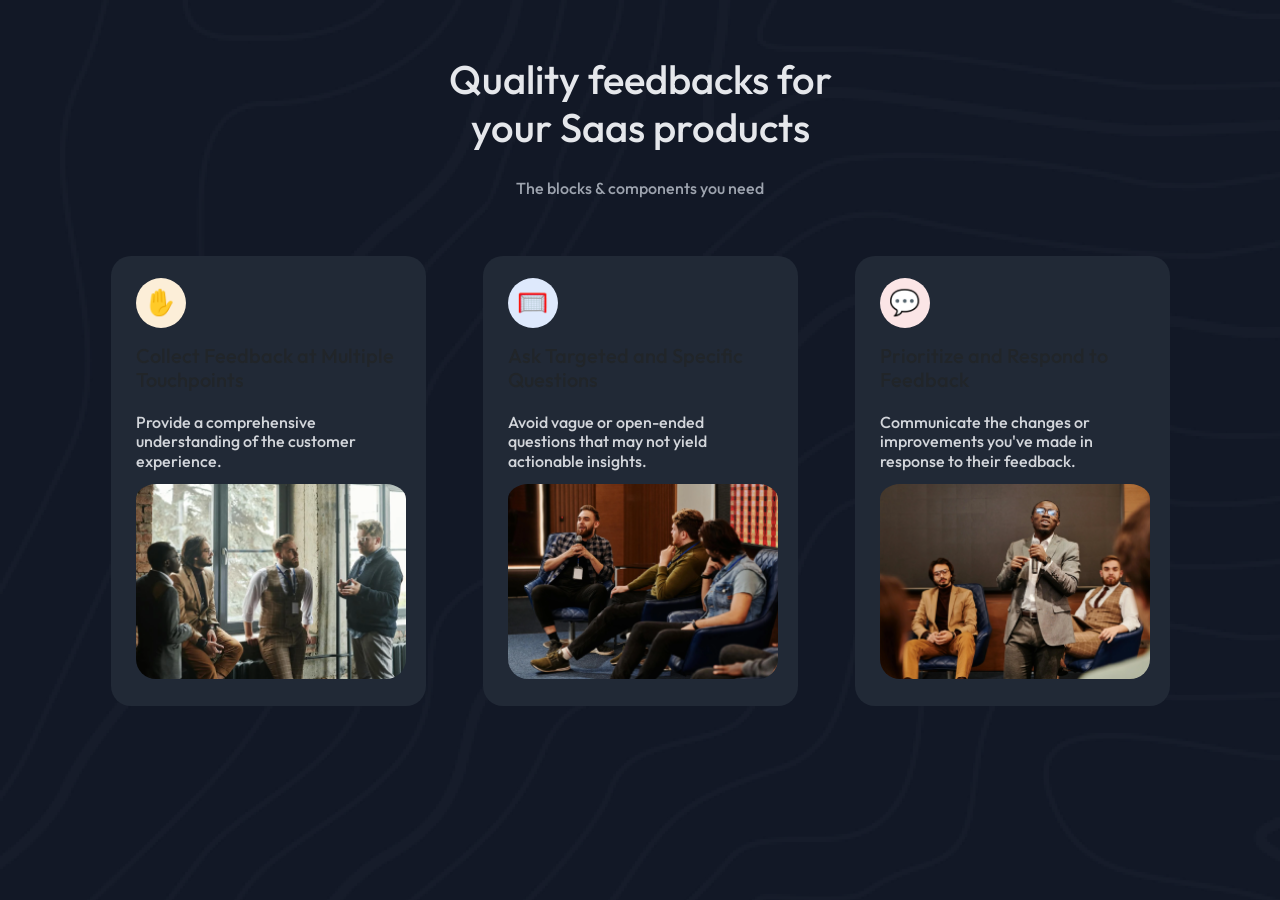
==== index.html @ f319e0d0 "Добавлен index.html" ====
<!DOCTYPE html>
<html lang="ru">
<head>
	<meta charset="UTF-8">
	<link rel="preconnect" href="https://fonts.googleapis.com">
	<link rel="preconnect" href="https://fonts.gstatic.com" crossorigin>
	<link href="https://fonts.googleapis.com/css2?family=Outfit:wght@100..900&display=swap" rel="stylesheet">
	<meta name="viewport" content="width=device-width, initial-scale=1.0">
	<link rel="stylesheet" href="v.css">
	<link href="https://cdn.jsdelivr.net/npm/bootstrap@5.0.2/dist/css/bootstrap.min.css" rel="stylesheet" integrity="sha384-EVSTQN3/azprG1Anm3QDgpJLIm9Nao0Yz1ztcQTwFspd3yD65VohhpuuCOmLASjC" crossorigin="anonymous">
	<title></title>
</head>
<!-- C:/Users/Антон/Downloads/ -->
<body class="body">
<script src="https://cdn.jsdelivr.net/npm/bootstrap@5.0.2/dist/js/bootstrap.bundle.min.js" integrity="sha384-MrcW6ZMFYlzcLA8Nl+NtUVF0sA7MsXsP1UyJoMp4YLEuNSfAP+JcXn/tWtIaxVXM" crossorigin="anonymous"></script>
	<div class="container">
		<div class="paragraph">
			<h1 class="text">Quality feedbacks for <br> your Saas products</h1>
			<h6 class="text">The blocks & components you need</h6>
		</div>
			<div class="all_box">
				<div class="box box_1">
					<div class="content">
						<p class="smile smile_1">✋</p>
						<h5>Collect Feedback at Multiple Touchpoints</h5>
						<h6 class="content_text">Provide a comprehensive understanding of the customer experience.</h6>
						<img src="img/photo_2.png" alt="Люди">
					</div>
				</div>
				<div class="box box_2">
					<div class="content">
						<p class="smile smile_2">🥅</p>
						<h5>Ask Targeted and Specific Questions</h5>
						<h6 class="content_text">Avoid vague or open-ended questions that may not yield actionable insights.</h6>
						<img src="img/photo_1.png" alt="Люди">
					</div>
				</div>
				<div class="box box_3">
					<div class="content">
						<p class="smile smile_3">💬</p>
						<h5>Prioritize and Respond to Feedback</h5>
						<h6 class="content_text">Communicate the changes or improvements you've made in response to their feedback.</h6>
						<img src="img/photo_3.png" alt="Люди">
					</div>
				</div>
			</div>
	</div>
</body>
</html>
---- v.css ----
.text{
	text-align: center;
}
.body {
	background-color: #121826;
	background-image: url("img/Background_image@3x.png");
}
.paragraph{
	display: flex;
	flex-direction: column;
	justify-content: center;
}
h1.text  {
	margin-top: 55px;
	color: #e5e7eb;
	font-family: "Outfit", sans-serif;
  font-optical-sizing: auto;
  font-weight: <weight>;
  font-style: normal;
	font-size: 40px;
}
h6.text {
	color: #9DA3AE;
  font-family: "Outfit", sans-serif;
  font-optical-sizing: auto;
  font-weight: <weight>;
  font-style: normal;
	padding-top: 20px;
}
.box {
	display: inline-block;
	height: 450px;
	width: 315px;
	background-color: #212936;
	margin-top: 50px;
	border-radius: 20px;
}
.all_box {
	display: flex;
	flex-wrap: wrap;
	justify-content: space-around;
}
.content {
	margin: 22px 25px;
}
.smile {
	display: flex; 
	justify-content: center; 
	align-items: center;
	width: 50px;
	height: 50px;
	border-radius: 100%;
	font-size: 25px;
}
.smile_1 {
	background-color: #FCEED8;
	}
.smile_2 {
	background-color: #DEE9FC;
}
.smile_3 {
	background-color: #FBE5E6;	
}
h5 {
	color: #e5e7eb;
	font-family: "Outfit", sans-serif;
  font-optical-sizing: auto;
  font-weight: <weight>;
  font-style: normal;
	font-size: 40px;
}
.content_text {
	color: #d2d5da;
	padding-top: 13px;
	font-family: "Outfit", sans-serif;
  font-optical-sizing: auto;
  font-weight: <weight>;
  font-style: normal;
}
img {
	border-radius: 20px;
	padding-top: 5px;
	width: 270px;
	height: 200px;
}
@media (max-width: 1024) {
	.all_box {
		align-items: center;
	}
}
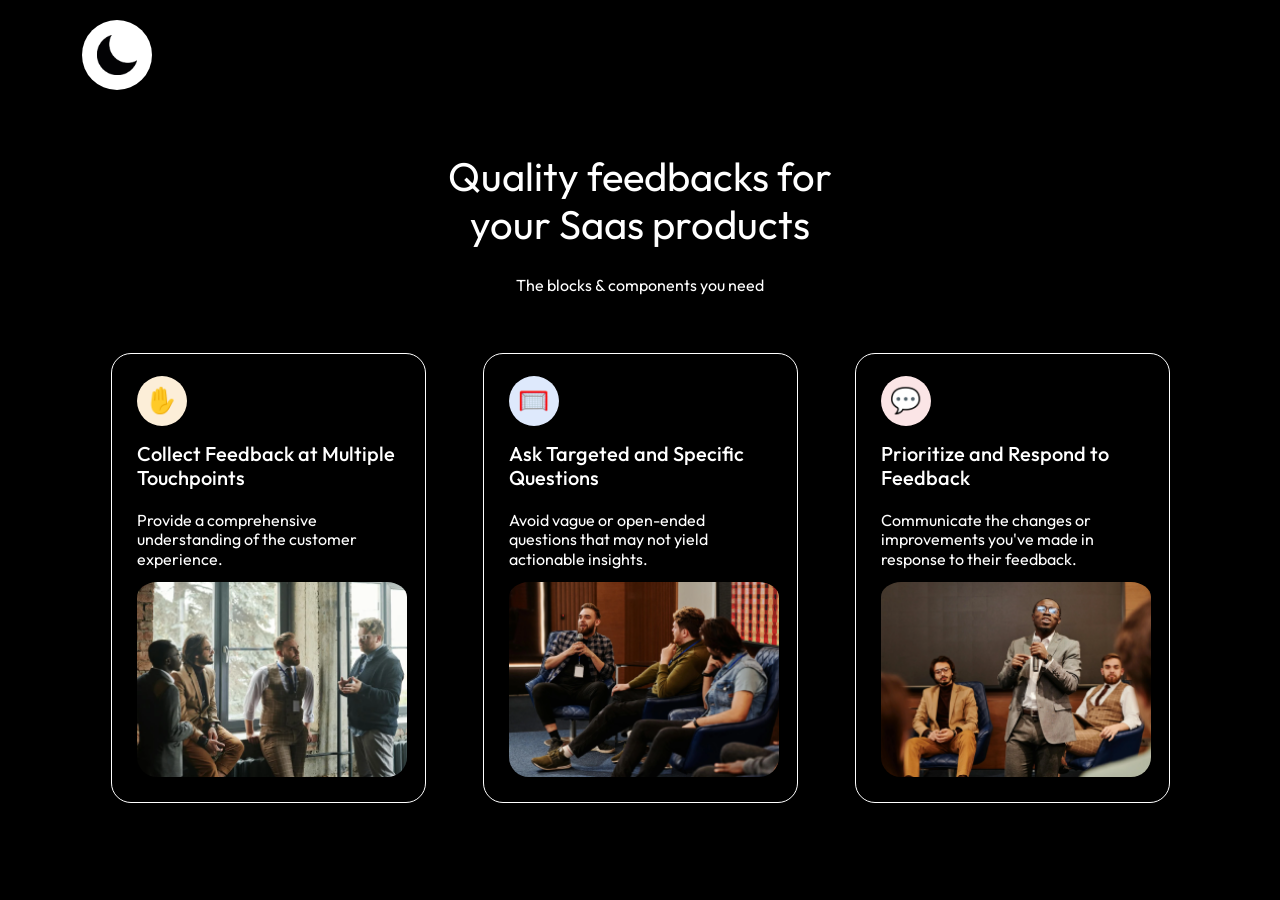
==== commit 5689ab96: "Загрузка сайта" ====
--- a/index.html
+++ b/index.html
@@ -10,10 +10,15 @@
 	<link href="https://cdn.jsdelivr.net/npm/bootstrap@5.0.2/dist/css/bootstrap.min.css" rel="stylesheet" integrity="sha384-EVSTQN3/azprG1Anm3QDgpJLIm9Nao0Yz1ztcQTwFspd3yD65VohhpuuCOmLASjC" crossorigin="anonymous">
 	<title></title>
 </head>
-<!-- C:/Users/Антон/Downloads/ -->
 <body class="body">
 <script src="https://cdn.jsdelivr.net/npm/bootstrap@5.0.2/dist/js/bootstrap.bundle.min.js" integrity="sha384-MrcW6ZMFYlzcLA8Nl+NtUVF0sA7MsXsP1UyJoMp4YLEuNSfAP+JcXn/tWtIaxVXM" crossorigin="anonymous"></script>
 	<div class="container">
+		
+		<label>
+      <input type="checkbox" class="thema-control visually-hidden">
+      <span class="thema"></span>
+    </label>
+
 		<div class="paragraph">
 			<h1 class="text">Quality feedbacks for <br> your Saas products</h1>
 			<h6 class="text">The blocks & components you need</h6>
--- a/v.css
+++ b/v.css
@@ -1,90 +1,231 @@
-.text{
+.text {
 	text-align: center;
 }
-.body {
-	background-color: #121826;
-	background-image: url("img/Background_image@3x.png");
-}
-.paragraph{
+
+.container {
+	text-align: left;
+}
+.paragraph {
 	display: flex;
 	flex-direction: column;
 	justify-content: center;
 }
-h1.text  {
+
+h1.text {
 	margin-top: 55px;
-	color: #e5e7eb;
-	font-family: "Outfit", sans-serif;
-  font-optical-sizing: auto;
-  font-weight: <weight>;
-  font-style: normal;
+	font-family: "Outfit", sans-serif;
+	font-optical-sizing: auto;
+	font-weight: 400;
+	font-style: normal;
 	font-size: 40px;
 }
+
 h6.text {
-	color: #9DA3AE;
-  font-family: "Outfit", sans-serif;
-  font-optical-sizing: auto;
-  font-weight: <weight>;
-  font-style: normal;
+	font-family: "Outfit", sans-serif;
+	font-optical-sizing: auto;
+	font-weight: 400;
+	font-style: normal;
 	padding-top: 20px;
 }
-.box {
-	display: inline-block;
-	height: 450px;
-	width: 315px;
-	background-color: #212936;
-	margin-top: 50px;
-	border-radius: 20px;
-}
+
 .all_box {
 	display: flex;
 	flex-wrap: wrap;
 	justify-content: space-around;
 }
+
 .content {
 	margin: 22px 25px;
 }
+
 .smile {
-	display: flex; 
-	justify-content: center; 
+	display: flex;
+	justify-content: center;
 	align-items: center;
 	width: 50px;
 	height: 50px;
 	border-radius: 100%;
 	font-size: 25px;
 }
+
 .smile_1 {
 	background-color: #FCEED8;
-	}
+}
+
 .smile_2 {
 	background-color: #DEE9FC;
 }
+
 .smile_3 {
-	background-color: #FBE5E6;	
-}
+	background-color: #FBE5E6;
+}
+
 h5 {
-	color: #e5e7eb;
-	font-family: "Outfit", sans-serif;
-  font-optical-sizing: auto;
-  font-weight: <weight>;
-  font-style: normal;
+	font-family: "Outfit", sans-serif;
+	font-optical-sizing: auto;
+	font-weight: 400;
+	font-style: normal;
 	font-size: 40px;
 }
+
 .content_text {
-	color: #d2d5da;
 	padding-top: 13px;
 	font-family: "Outfit", sans-serif;
-  font-optical-sizing: auto;
-  font-weight: <weight>;
-  font-style: normal;
-}
+	font-optical-sizing: auto;
+	font-weight: 400;
+	font-style: normal;
+}
+
 img {
 	border-radius: 20px;
 	padding-top: 5px;
 	width: 270px;
 	height: 200px;
 }
+
 @media (max-width: 1024) {
 	.all_box {
 		align-items: center;
 	}
+}
+
+/* .container:has(.thema-control:checked) .box {
+  --white: #000;
+}
+.box {
+	--white: #fff;
+	display: inline-block;
+	height: 450px;
+	width: 315px;
+	border: 1px solid var(--white);
+	margin-top: 50px;
+	border-radius: 20px;
+}
+.visually-hidden {
+  clip: rect(0 0 0 0);
+  clip-path: inset(50%);
+  width: 1px;
+  height: 1px;
+  overflow: hidden;
+  position: absolute;
+  white-space: nowrap;
+}
+.thema {
+	width: 70px;
+	height: 70px;
+	background-color: white;
+	vertical-align: middle;
+	display: inline-block;
+	border-radius: 50%;
+	background-image: url(img/moon.jpg);
+	background-position: center;
+	background-repeat: no-repeat;
+	background-size: 40px;
+}
+.thema-control:checked + .thema {
+  background-image: url(img/moon.jpg);
+	background-position: center;
+	background-repeat: no-repeat;
+	background-size: contain;
+}
+.thema-control:disabled +.thema {
+  background-image: url(img/sun.jpg);
+	background-color: black;
+	background-position: center;
+	background-repeat: no-repeanpm install -g gulpt;
+	background-size: contain;
+}
+
+.thema-control {
+	border-radius: 50%;
+}
+.body {
+	--text: #fff;
+	--bc: #000;
+	background-color: var(--bc);
+	color: var(--text);
+}
+.body:has(.thema-control:checked) {
+	--text: #000000;
+	--bc: #ffffff;
+} */
+
+.body {
+	--text: #fff;
+	--bc: #000;
+	background-color: var(--bc);
+	color: var(--text);
+	margin: 0;
+	padding: 20px;
+	min-height: 100vh;
+	transition: background-color 0.3s ease, color 0.3s ease;
+}
+
+.body:has(.thema-control:checked) {
+	--text: #000000;
+	--bc: #ffffff;
+}
+
+.thema-control, .thema {
+	float: left;
+}
+
+.box {
+	--white: #fff;
+	display: inline-block;
+	height: 450px;
+	width: 315px;
+	border: 1px solid var(--white);
+	margin-top: 50px;
+	border-radius: 20px;
+	transition: border-color 0.3s ease;
+}
+
+.container:has(.thema-control:checked) .box {
+	--white: #000;
+}
+
+.visually-hidden {
+	clip: rect(0 0 0 0);
+	clip-path: inset(50%);
+	width: 1px;
+	height: 1px;
+	overflow: hidden;
+	position: absolute;
+	white-space: nowrap;
+}
+
+.thema {
+	width: 70px;
+	height: 70px;
+	background-color: white;
+	vertical-align: middle;
+	display: inline-block;
+	border-radius: 50%;
+	background-image: url(img/moon.jpg);
+	background-position: center;
+	background-repeat: no-repeat;
+	background-size: 40px;
+	cursor: pointer;
+	transition: all 0.3s ease;
+}
+
+.thema-control:checked+.thema {
+	background-image: url(img/sun.jpg);
+	background-position: center;
+	background-repeat: no-repeat;	
+	background-size: contain;
+	background-color: #000;
+}
+
+.thema-control:disabled+.thema {
+	background-image: url(img/moon);
+	background-color: black;
+	background-position: center;
+	background-repeat: no-repeat;
+	background-size: contain;
+}
+
+.thema-control {
+	border-radius: 50%;
 }
